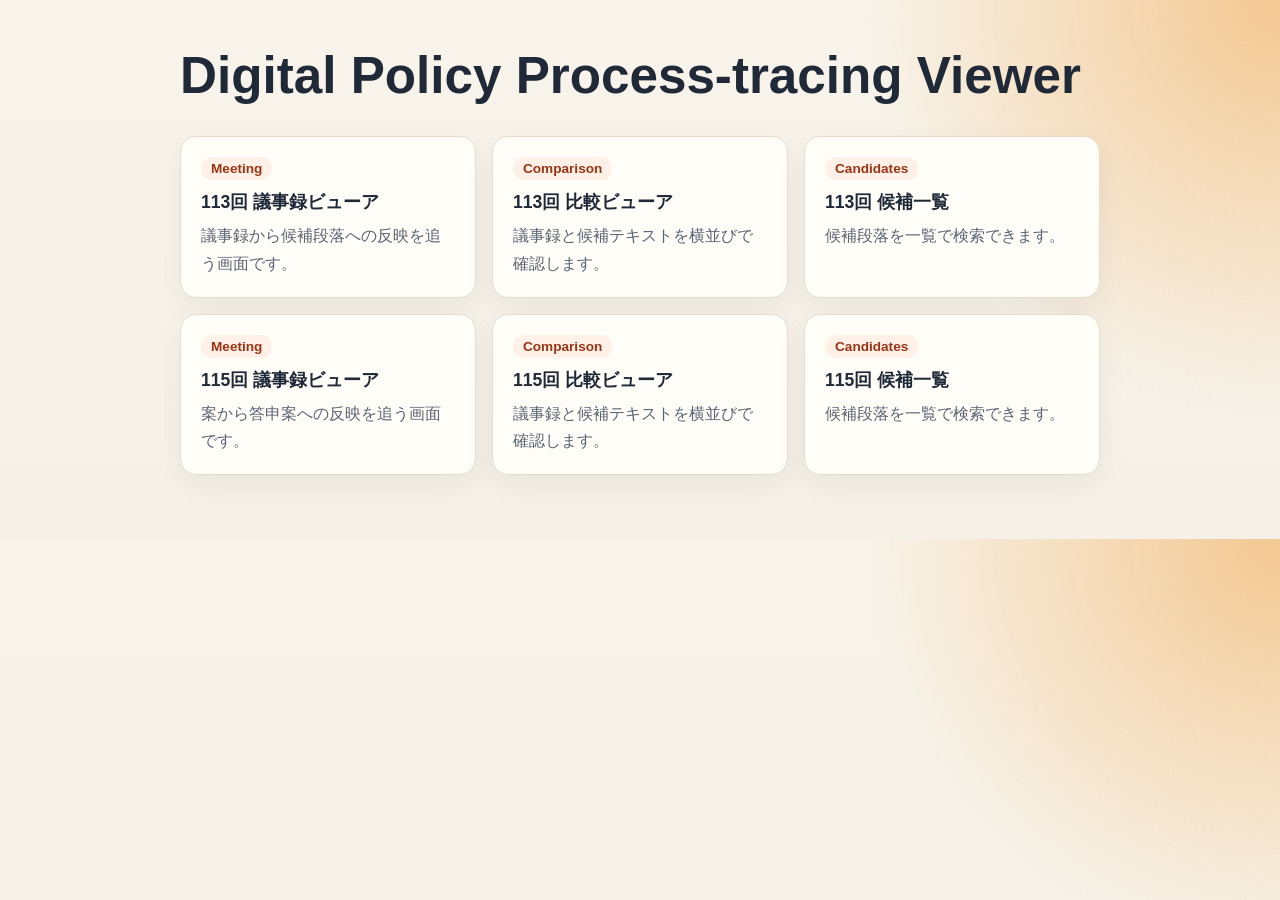
==== docs/process-tracing-viewer/index.html @ 908c253e "Add multi-meeting GitHub Pages viewer" ====
<!doctype html>
<html lang="ja">
<head>
  <meta charset="utf-8">
  <meta name="viewport" content="width=device-width, initial-scale=1">
  <title>Digital Policy Process-tracing Viewer</title>
  <style>
    :root {
      color-scheme: light;
      --bg: #f5f1e8;
      --panel: #fffdf8;
      --text: #1f2937;
      --muted: #5b6472;
      --accent: #9a3412;
      --border: #e5dccd;
    }

    * { box-sizing: border-box; }
    body {
      margin: 0;
      font-family: "Hiragino Sans", "Yu Gothic", sans-serif;
      background:
        radial-gradient(circle at top right, #f3c892 0, transparent 30%),
        linear-gradient(180deg, #f8f4eb 0%, var(--bg) 100%);
      color: var(--text);
    }
    main {
      max-width: 960px;
      margin: 0 auto;
      padding: 48px 20px 64px;
    }
    .hero {
      margin-bottom: 32px;
    }
    h1 {
      margin: 0 0 12px;
      font-size: clamp(2rem, 4vw, 3.2rem);
      line-height: 1.1;
    }
    p {
      margin: 0;
      color: var(--muted);
      line-height: 1.7;
    }
    .grid {
      display: grid;
      grid-template-columns: repeat(auto-fit, minmax(260px, 1fr));
      gap: 16px;
      margin-top: 24px;
    }
    .card {
      display: block;
      padding: 20px;
      border: 1px solid var(--border);
      border-radius: 16px;
      background: var(--panel);
      text-decoration: none;
      color: inherit;
      box-shadow: 0 10px 30px rgba(31, 41, 55, 0.06);
    }
    .card:hover {
      border-color: var(--accent);
      transform: translateY(-1px);
    }
    .label {
      display: inline-block;
      margin-bottom: 10px;
      padding: 4px 10px;
      border-radius: 999px;
      background: #fff1e8;
      color: var(--accent);
      font-size: 0.85rem;
      font-weight: 700;
    }
    .card h2 {
      margin: 0 0 8px;
      font-size: 1.1rem;
    }
    .note {
      margin-top: 28px;
      padding: 16px 18px;
      border-left: 4px solid var(--accent);
      background: rgba(255, 253, 248, 0.85);
      border-radius: 8px;
    }
    code {
      font-family: ui-monospace, SFMono-Regular, Menlo, monospace;
      font-size: 0.95em;
    }
  </style>
</head>
<body>
  <main>
    <section class="hero">
      <h1>Digital Policy Process-tracing Viewer</h1>
    </section>

    <section class="grid">
      <a class="card" href="./meeting_viewer_min113.html">
        <span class="label">Meeting</span>
        <h2>113回 議事録ビューア</h2>
        <p>議事録から候補段落への反映を追う画面です。</p>
      </a>
      <a class="card" href="./comparison_viewer_min113.html">
        <span class="label">Comparison</span>
        <h2>113回 比較ビューア</h2>
        <p>議事録と候補テキストを横並びで確認します。</p>
      </a>
      <a class="card" href="./candidates_min113.html">
        <span class="label">Candidates</span>
        <h2>113回 候補一覧</h2>
        <p>候補段落を一覧で検索できます。</p>
      </a>
      <a class="card" href="./meeting_viewer_min115.html">
        <span class="label">Meeting</span>
        <h2>115回 議事録ビューア</h2>
        <p>案から答申案への反映を追う画面です。</p>
      </a>
      <a class="card" href="./comparison_viewer_min115.html">
        <span class="label">Comparison</span>
        <h2>115回 比較ビューア</h2>
        <p>議事録と候補テキストを横並びで確認します。</p>
      </a>
      <a class="card" href="./candidates_min115.html">
        <span class="label">Candidates</span>
        <h2>115回 候補一覧</h2>
        <p>候補段落を一覧で検索できます。</p>
      </a>
    </section>
  </main>
</body>
</html>
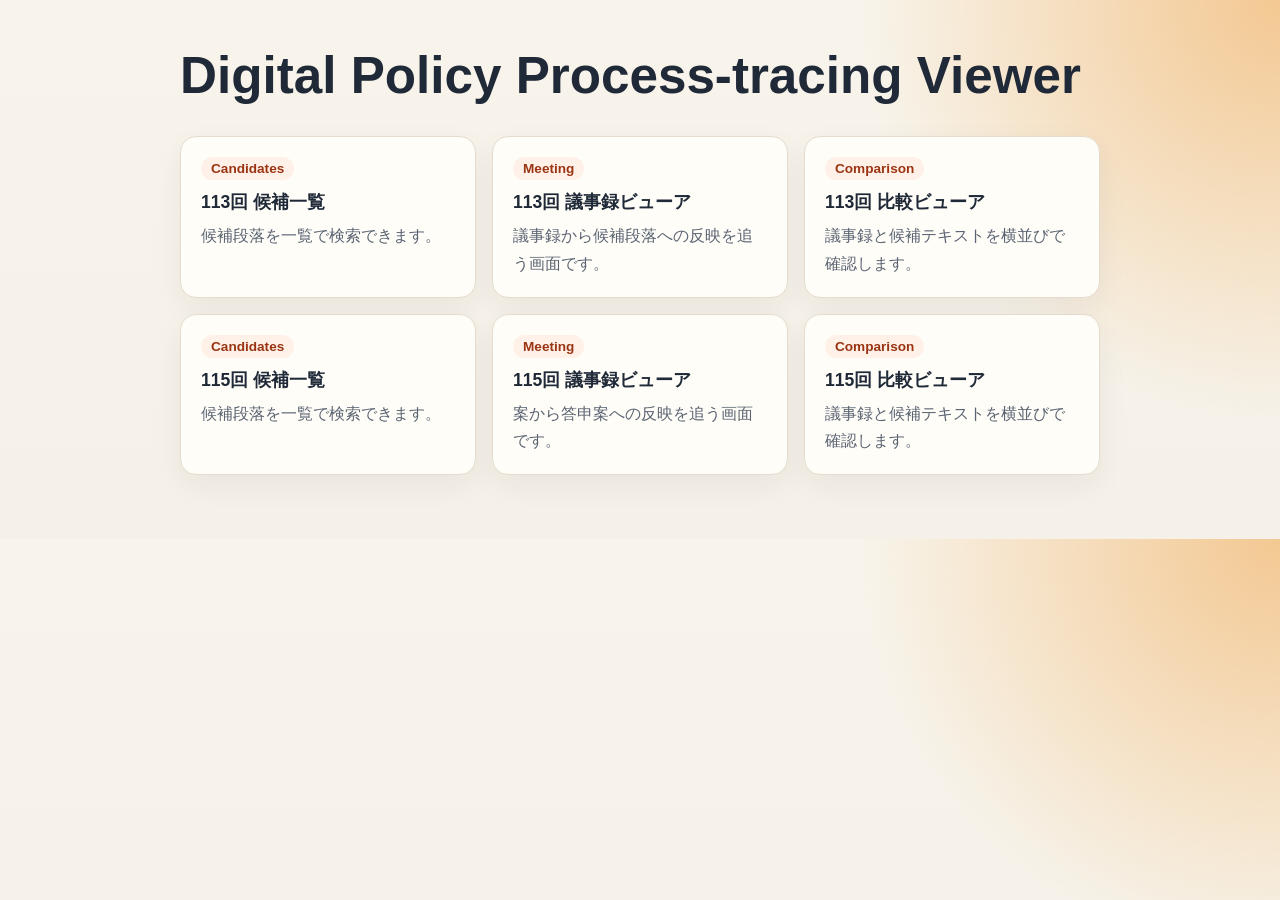
==== commit d9088188: "Update index.html" ====
--- a/docs/process-tracing-viewer/index.html
+++ b/docs/process-tracing-viewer/index.html
@@ -96,6 +96,11 @@
     </section>
 
     <section class="grid">
+      <a class="card" href="./candidates_min113.html">
+        <span class="label">Candidates</span>
+        <h2>113回 候補一覧</h2>
+        <p>候補段落を一覧で検索できます。</p>
+      </a>
       <a class="card" href="./meeting_viewer_min113.html">
         <span class="label">Meeting</span>
         <h2>113回 議事録ビューア</h2>
@@ -106,9 +111,9 @@
         <h2>113回 比較ビューア</h2>
         <p>議事録と候補テキストを横並びで確認します。</p>
       </a>
-      <a class="card" href="./candidates_min113.html">
+      <a class="card" href="./candidates_min115.html">
         <span class="label">Candidates</span>
-        <h2>113回 候補一覧</h2>
+        <h2>115回 候補一覧</h2>
         <p>候補段落を一覧で検索できます。</p>
       </a>
       <a class="card" href="./meeting_viewer_min115.html">
@@ -121,11 +126,6 @@
         <h2>115回 比較ビューア</h2>
         <p>議事録と候補テキストを横並びで確認します。</p>
       </a>
-      <a class="card" href="./candidates_min115.html">
-        <span class="label">Candidates</span>
-        <h2>115回 候補一覧</h2>
-        <p>候補段落を一覧で検索できます。</p>
-      </a>
     </section>
   </main>
 </body>
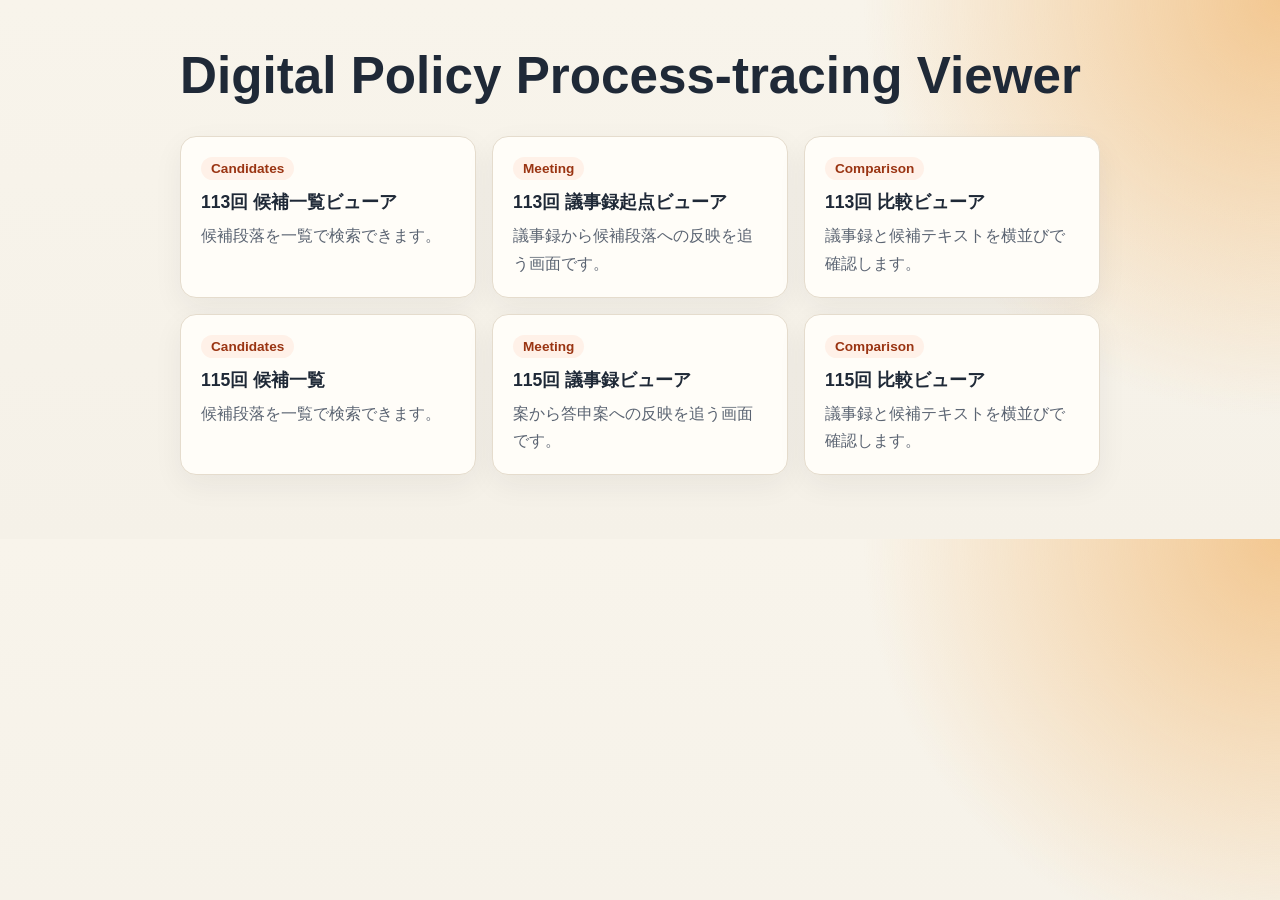
==== commit cc1deecc: "Update index.html" ====
--- a/docs/process-tracing-viewer/index.html
+++ b/docs/process-tracing-viewer/index.html
@@ -98,12 +98,12 @@
     <section class="grid">
       <a class="card" href="./candidates_min113.html">
         <span class="label">Candidates</span>
-        <h2>113回 候補一覧</h2>
+        <h2>113回 候補一覧ビューア</h2>
         <p>候補段落を一覧で検索できます。</p>
       </a>
       <a class="card" href="./meeting_viewer_min113.html">
         <span class="label">Meeting</span>
-        <h2>113回 議事録ビューア</h2>
+        <h2>113回 議事録起点ビューア</h2>
         <p>議事録から候補段落への反映を追う画面です。</p>
       </a>
       <a class="card" href="./comparison_viewer_min113.html">
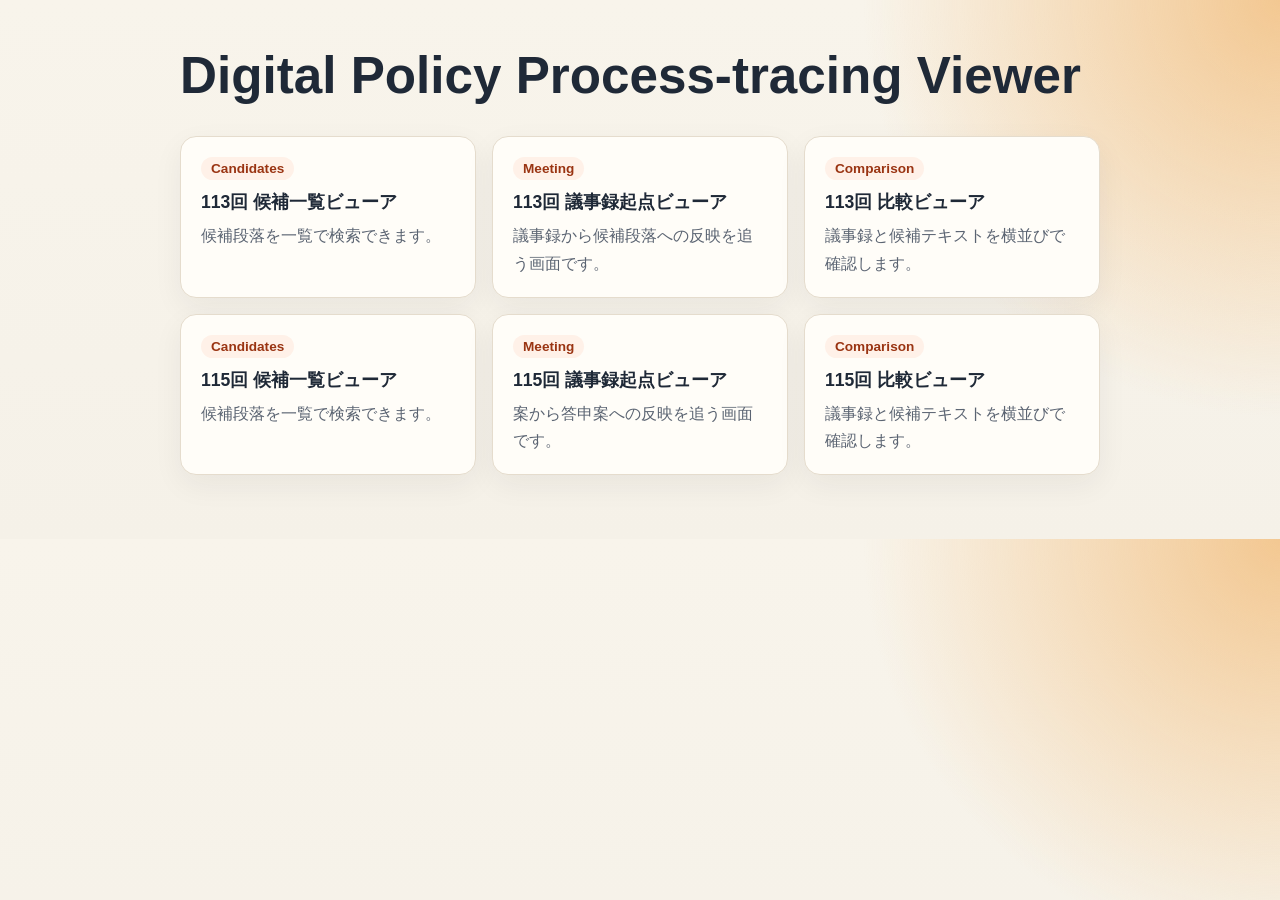
==== commit 48b8a008: "Update index.html" ====
--- a/docs/process-tracing-viewer/index.html
+++ b/docs/process-tracing-viewer/index.html
@@ -113,12 +113,12 @@
       </a>
       <a class="card" href="./candidates_min115.html">
         <span class="label">Candidates</span>
-        <h2>115回 候補一覧</h2>
+        <h2>115回 候補一覧ビューア</h2>
         <p>候補段落を一覧で検索できます。</p>
       </a>
       <a class="card" href="./meeting_viewer_min115.html">
         <span class="label">Meeting</span>
-        <h2>115回 議事録ビューア</h2>
+        <h2>115回 議事録起点ビューア</h2>
         <p>案から答申案への反映を追う画面です。</p>
       </a>
       <a class="card" href="./comparison_viewer_min115.html">
